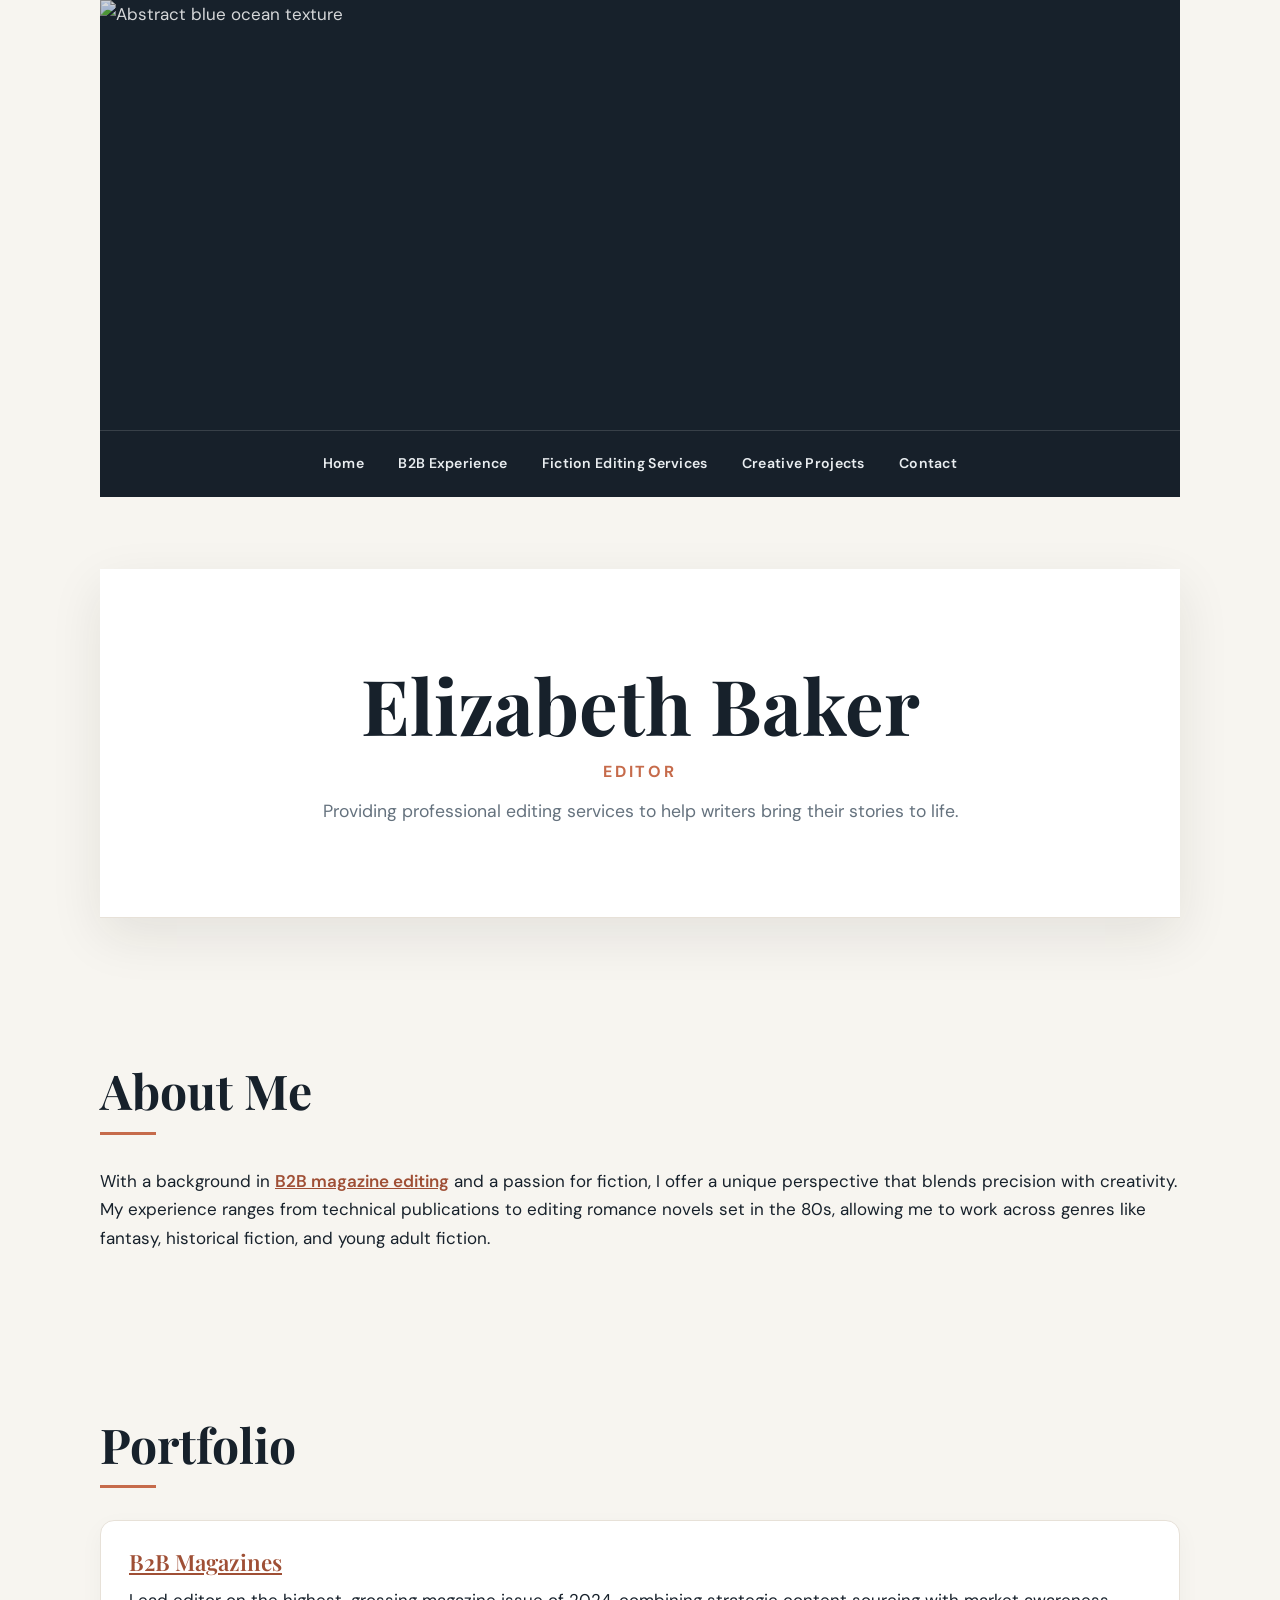
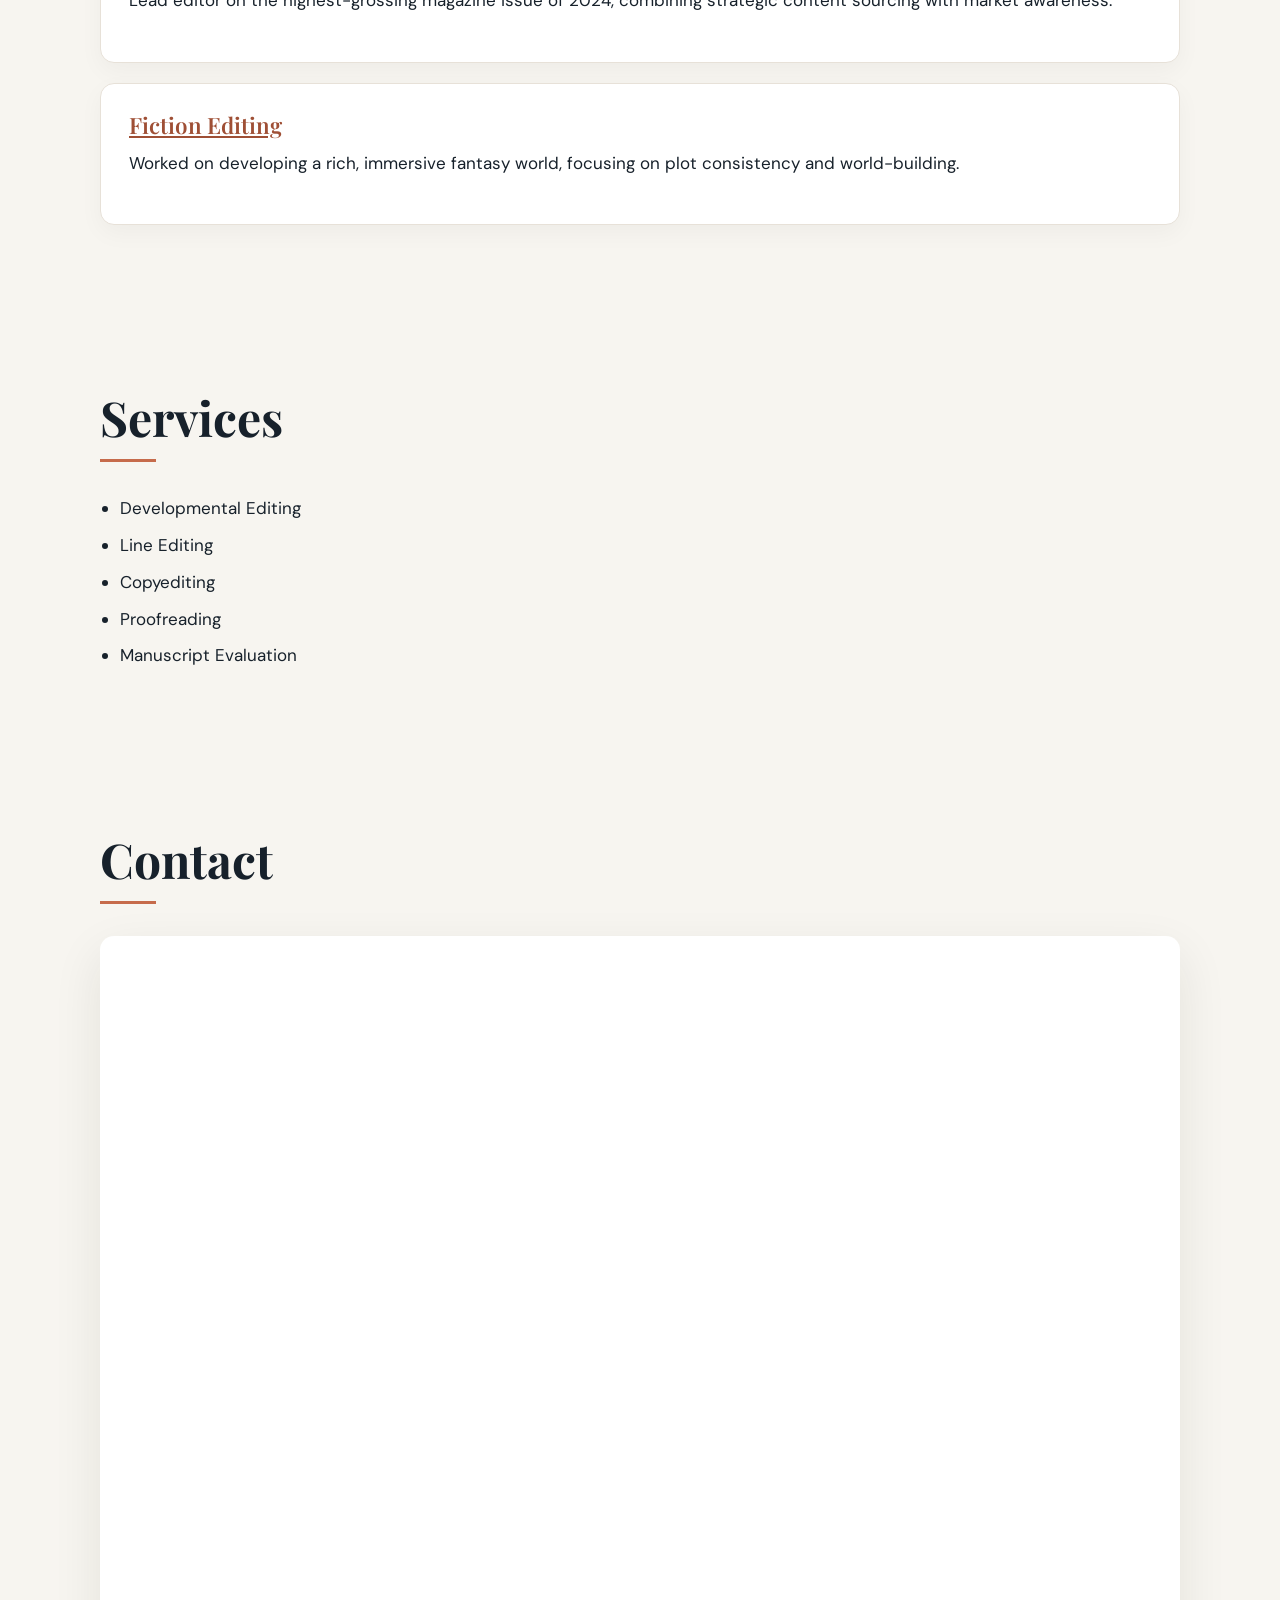
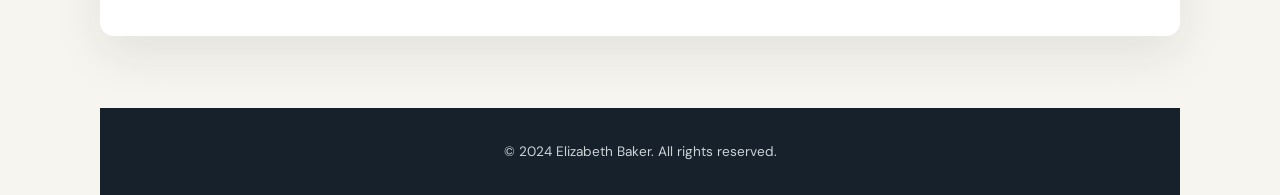
==== index.html @ 97741c7a "Polish shared cascade and local assets Co-authored-by: AJWilliams744 <43878867+AJWilliams744@users.n" ====
<!DOCTYPE html>
<html lang="en">
<head>
  <meta charset="UTF-8">
  <meta name="viewport" content="width=device-width, initial-scale=1.0">
  <title>Elizabeth Baker - Editor</title>
  <link rel="stylesheet" href="styles.css">
  <link href="https://fonts.googleapis.com/css2?family=Cormorant+Garamond:wght@400;700&display=swap" rel="stylesheet">
</head>

<body>
<!-- Updated header with the container class for consistent padding -->
<header class="container">
    <img src="pexels-therato-1933239.jpg" alt="Abstract blue ocean texture">
    <nav>
      <ul>
        <li><a href="index.html">Home</a></li>
        <li><a href="b2b-experience.html">B2B Experience</a></li>
        <li><a href="FictionEditing.html">Fiction Editing Services</a></li>
        <li><a href="creative-projects.html">Creative Projects</a></li>
        <li><a href="#contact">Contact</a></li>
      </ul>
    </nav>
</header>

<!-- Updated section with container class -->
<section id="home" class="container">
    <div class="intro">
      <h1>Elizabeth Baker</h1>
      <h2>Editor</h2>
      <p>Providing professional editing services to help writers bring their stories to life.</p>
    </div>
</section>

<!-- Updated About section with container class -->
<section id="about" class="container">
    <h2>About Me</h2>
    <p>With a background in <a href="b2b-experience.html">B2B magazine editing</a> and a passion for fiction, I offer a unique perspective that blends precision with creativity. My experience ranges from technical publications to editing romance novels set in the 80s, allowing me to work across genres like fantasy, historical fiction, and young adult fiction.</p>
</section>

<!-- Added container class for Portfolio section -->
<section id="portfolio" class="container">
    <h2>Portfolio</h2>
    <div class="portfolio-item">
        <h3><a href="b2b-experience.html">B2B Magazines</a></h3>
        <p>Lead editor on the highest-grossing magazine issue of 2024, combining strategic content sourcing with market awareness.</p>
    </div>
    <div class="portfolio-item">
        <h3><a href="FictionEditing.html">Fiction Editing</a></h3>
        <p>Worked on developing a rich, immersive fantasy world, focusing on plot consistency and world-building.</p>
    </div>
</section>

<!-- Added container class for Services section -->
<section id="services" class="container">
    <h2>Services</h2>
    <ul>
      <li>Developmental Editing</li>
      <li>Line Editing</li>
      <li>Copyediting</li>
      <li>Proofreading</li>
      <li>Manuscript Evaluation</li>
    </ul>
</section>

<!-- Added container class for Contact section -->
<section id="contact" class="container">
    <h2>Contact</h2>
    <div class="form-container">
        <iframe src="https://docs.google.com/forms/d/e/1FAIpQLSe7ip1q-RmRzTrSFWrdHwWo4DluCc2KqEINxzqxqXpTAeVa1w/viewform?embedded=true" width="640" height="700" frameborder="0" marginheight="0" marginwidth="0">Loading…</iframe>
    </div>
</section>

<footer class="container">
    <p>&copy; 2024 Elizabeth Baker. All rights reserved.</p>
</footer>
</body>
</html>
---- styles.css ----
@import url('https://fonts.googleapis.com/css2?family=DM+Sans:wght@400;500;600;700&family=Playfair+Display:wght@600;700&display=swap');

:root {
  --ink: #17212b;
  --muted: #65727e;
  --paper: #f7f5f0;
  --surface: #ffffff;
  --accent: #c66b4b;
  --accent-dark: #9f4f35;
  --line: #e7e1d8;
  --shadow: 0 18px 50px rgba(34, 31, 27, .09);
}

* { box-sizing: border-box; }

html { scroll-behavior: smooth; }

body {
  margin: 0;
  background: var(--paper);
  color: var(--ink);
  font-family: 'DM Sans', sans-serif;
  font-size: 17px;
  line-height: 1.7;
}

header {
  background: var(--ink);
  color: #fff;
}

header img {
  display: block;
  width: 100%;
  height: clamp(220px, 35vw, 430px);
  max-height: none;
  margin: 0;
  object-fit: cover;
  object-position: center;
  opacity: .82;
}

nav {
  border-top: 1px solid rgba(255,255,255,.14);
  background: rgba(23, 33, 43, .97);
}

nav ul {
  display: flex;
  flex-wrap: wrap;
  justify-content: center;
  gap: .35rem;
  max-width: 1180px;
  margin: 0 auto;
  padding: .75rem 1.25rem;
  list-style: none;
}

nav li { margin: 0; }

nav a {
  display: block;
  padding: .55rem .9rem;
  border-radius: 999px;
  color: #e9edf0;
  font-size: .88rem;
  font-weight: 600;
  letter-spacing: .02em;
  text-decoration: none;
  transition: background .2s ease, color .2s ease;
}

nav a:hover, nav a:focus-visible {
  background: var(--accent);
  color: #fff;
  text-decoration: none;
}

.container, section {
  width: min(100% - 2rem, 1080px);
  margin: 0 auto;
}

section {
  padding: 4.5rem 0;
}

.intro {
  padding: clamp(3rem, 7vw, 6rem) 1.5rem;
  border-bottom: 1px solid var(--line);
  background: var(--surface);
  box-shadow: var(--shadow);
  text-align: center;
}

h1, h2, h3 {
  color: var(--ink);
  font-family: 'Playfair Display', serif;
  line-height: 1.2;
}

h1 { margin: 0 0 .75rem; font-size: clamp(2.5rem, 6vw, 4.8rem); }
h2 { margin: 0 0 1.25rem; font-size: clamp(1.9rem, 4vw, 3rem); }
h3 { margin: 0 0 .65rem; font-size: 1.4rem; }

.intro h1 { color: var(--ink); }
.intro h2 { margin: 0 0 1rem; color: var(--accent); font-family: 'DM Sans', sans-serif; font-size: 1rem; letter-spacing: .18em; text-transform: uppercase; }
.intro p { max-width: 650px; margin: 0 auto; color: var(--muted); font-size: 1.1rem; }

p { margin: 0 0 1.15rem; }
a { color: var(--accent-dark); font-weight: 600; }
a:hover { color: var(--accent); }

section > h2 { position: relative; padding-bottom: .75rem; }
section > h2::after {
  display: block;
  width: 3.5rem;
  height: 3px;
  margin-top: .75rem;
  background: var(--accent);
  content: '';
}

.portfolio-item, .editing-sample {
  margin: 1.25rem 0;
  padding: 1.75rem;
  border: 1px solid var(--line);
  border-radius: 14px;
  background: var(--surface);
  box-shadow: 0 8px 24px rgba(34, 31, 27, .04);
}

.portfolio-item h3 { margin-top: 0; }
ul { padding-left: 1.25rem; }
li { margin: .5rem 0; }

.form-container {
  overflow: hidden;
  border-radius: 14px;
  background: var(--surface);
  box-shadow: var(--shadow);
}

.form-container iframe {
  display: block;
  width: 100%;
  min-height: 700px;
  border: 0;
}

footer {
  margin-top: 2rem;
  padding: 2rem 1rem;
  background: var(--ink) !important;
  color: #cbd3d8;
  text-align: center;
}

footer p { margin: 0; font-size: .85rem; }

@media (max-width: 650px) {
  body { font-size: 16px; }
  nav ul { align-items: stretch; gap: .15rem; padding: .6rem .5rem; }
  nav a { padding: .45rem .55rem; font-size: .78rem !important; text-align: center; }
  section { padding: 3rem 0; }
  .portfolio-item, .editing-sample { padding: 1.25rem; }
}
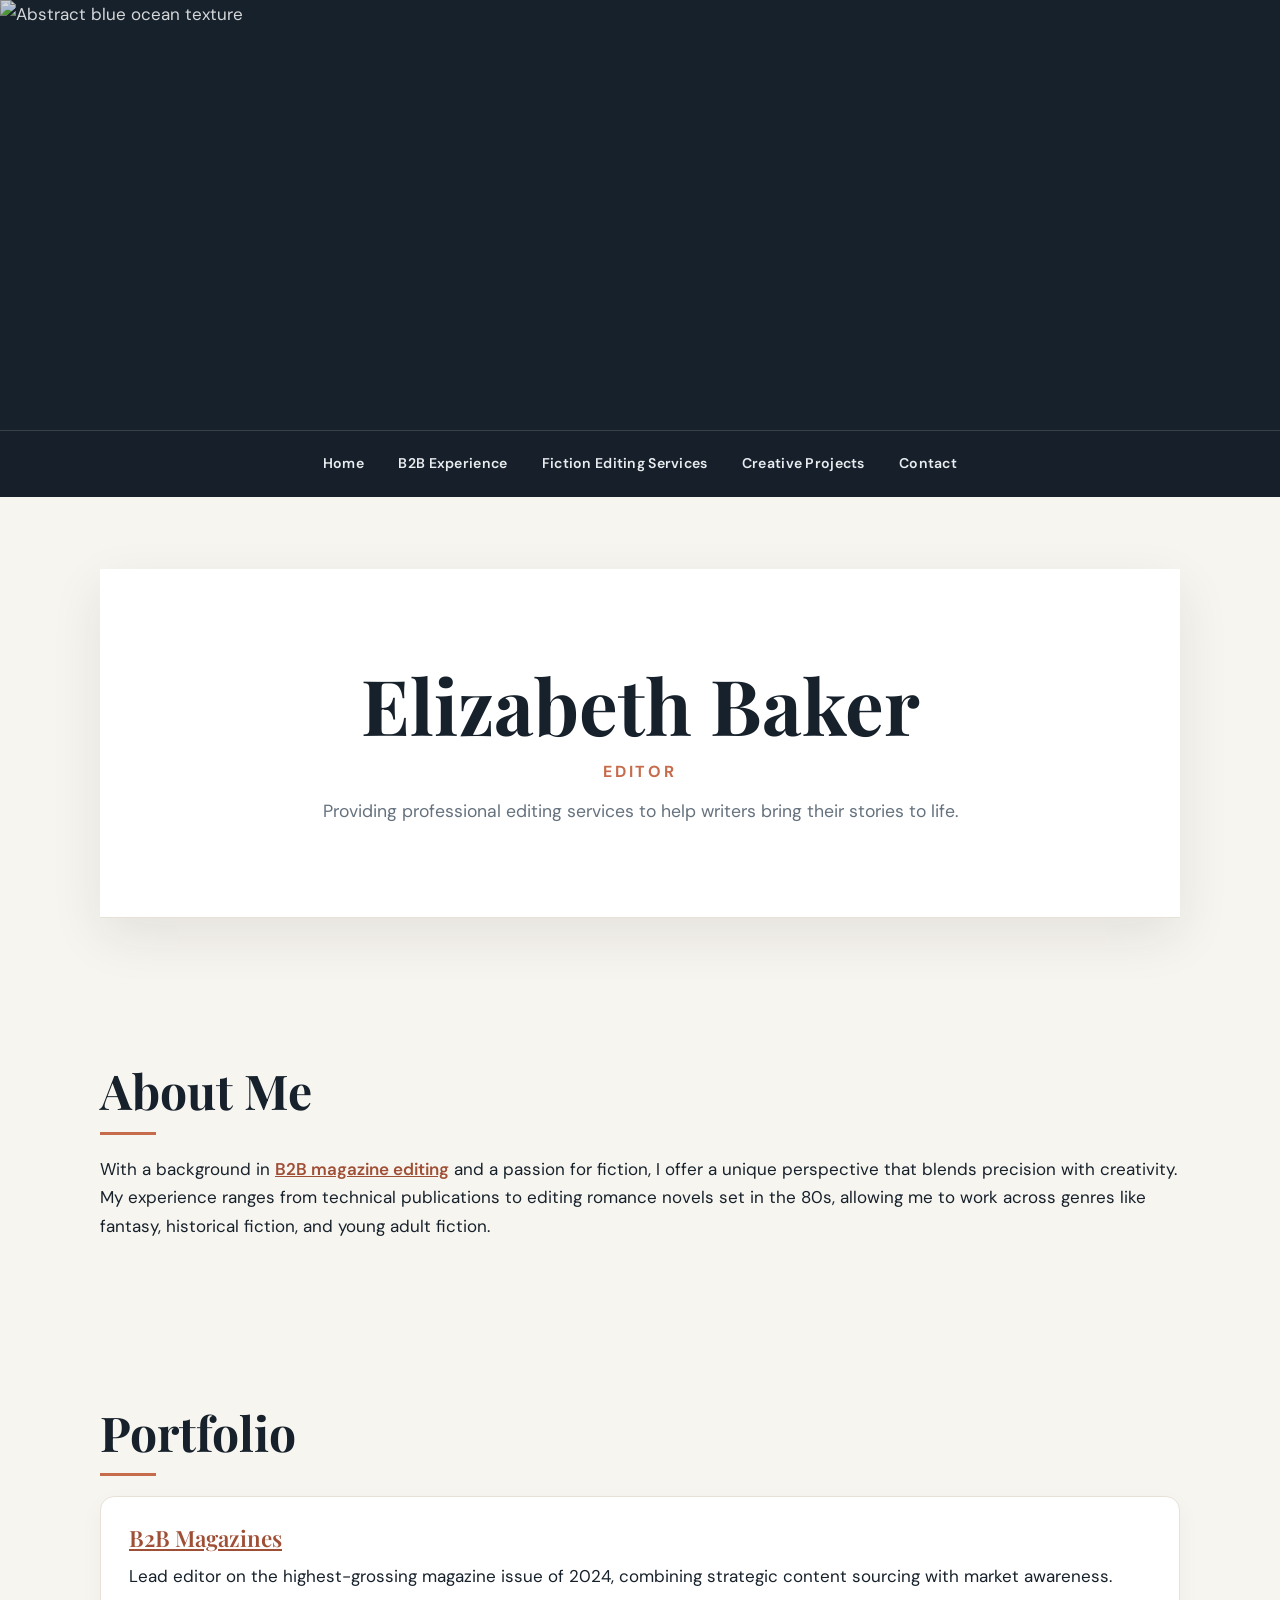
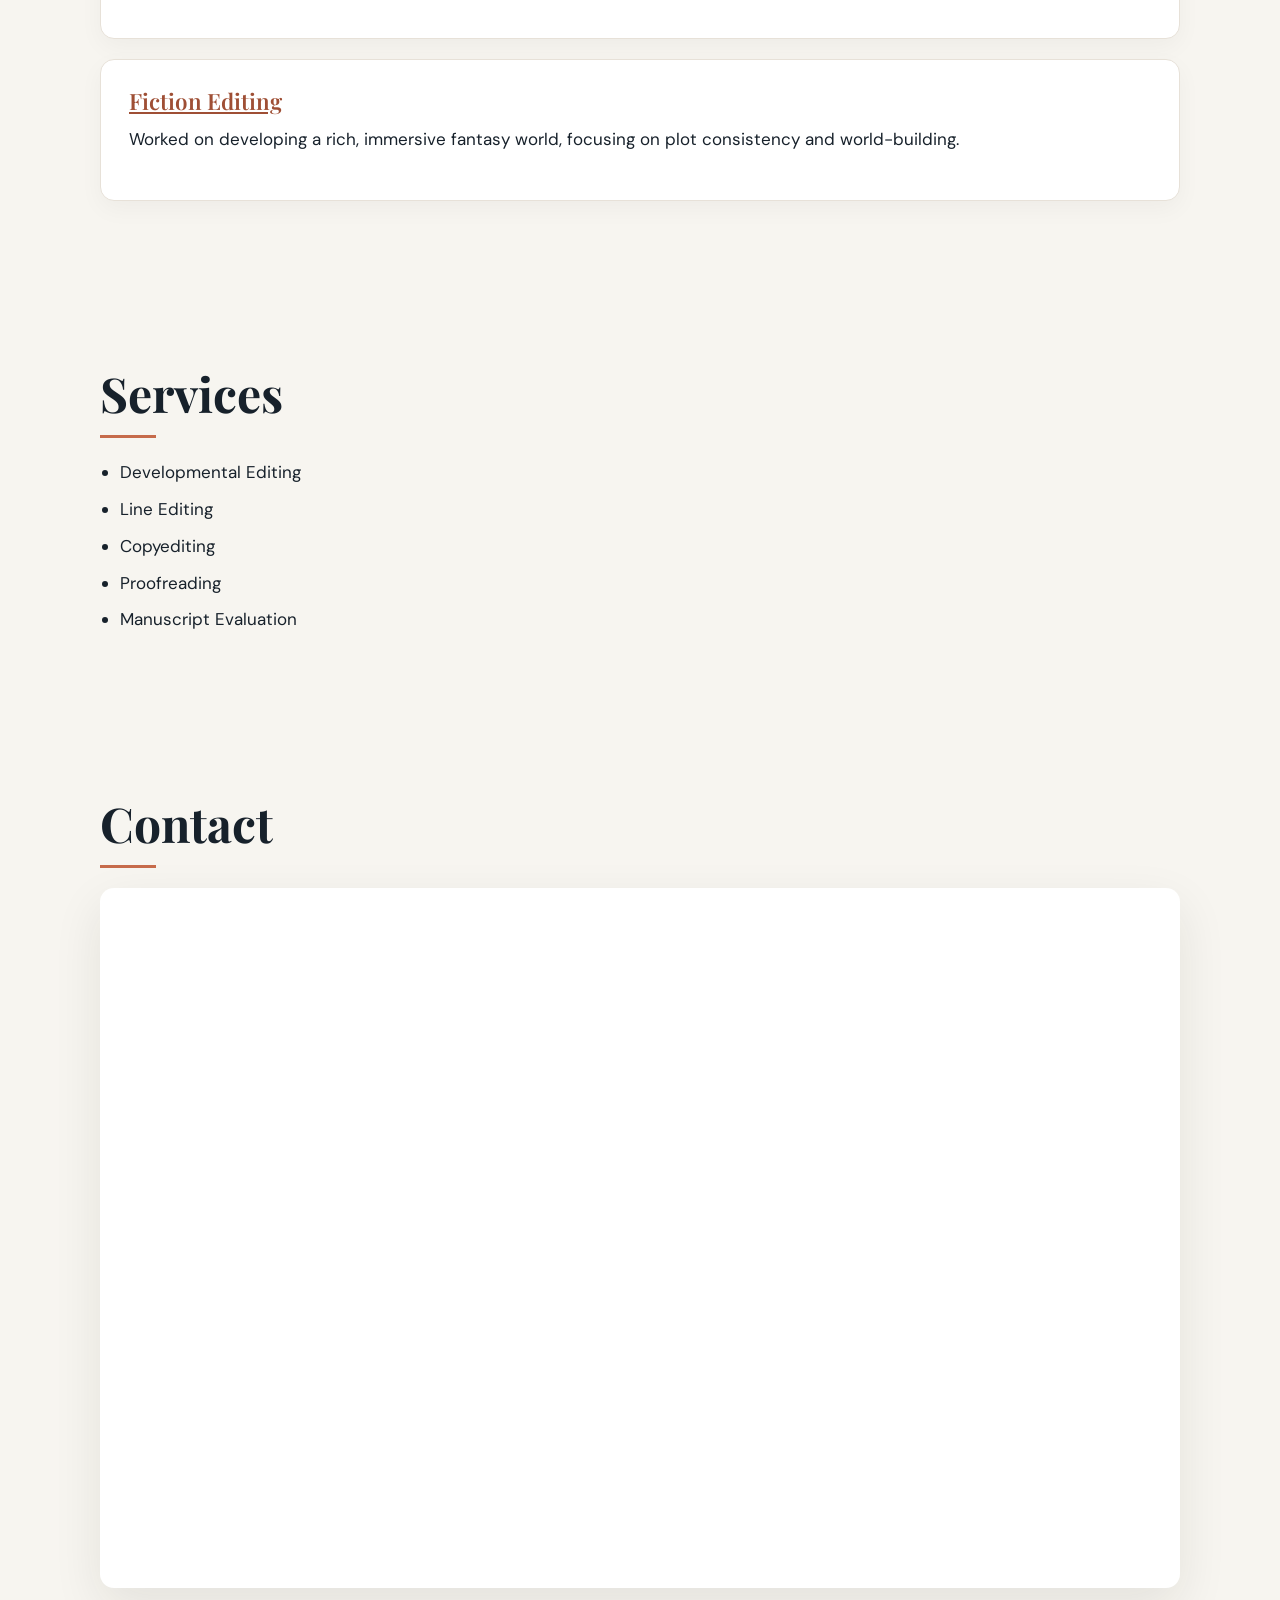
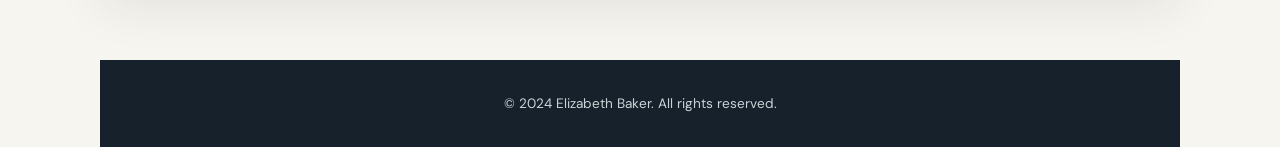
==== commit a9868447: "Restore full-bleed hero layout Co-authored-by: AJWilliams744 <43878867+AJWilliams744@users.noreply.g" ====
--- a/index.html
+++ b/index.html
@@ -10,7 +10,7 @@
 
 <body>
 <!-- Updated header with the container class for consistent padding -->
-<header class="container">
+<header>
     <img src="pexels-therato-1933239.jpg" alt="Abstract blue ocean texture">
     <nav>
       <ul>
@@ -77,4 +77,3 @@
 </body>
 </html>
 
-
--- a/styles.css
+++ b/styles.css
@@ -77,7 +77,7 @@
 }
 
 .container, section {
-  width: min(100% - 2rem, 1080px);
+  width: min(calc(100% - 2rem), 1080px);
   margin: 0 auto;
 }
 
@@ -104,14 +104,27 @@
 h3 { margin: 0 0 .65rem; font-size: 1.4rem; }
 
 .intro h1 { color: var(--ink); }
-.intro h2 { margin: 0 0 1rem; color: var(--accent); font-family: 'DM Sans', sans-serif; font-size: 1rem; letter-spacing: .18em; text-transform: uppercase; }
-.intro p { max-width: 650px; margin: 0 auto; color: var(--muted); font-size: 1.1rem; }
+.intro h2 {
+  margin: 0 0 1rem;
+  color: var(--accent);
+  font-family: 'DM Sans', sans-serif;
+  font-size: 1rem;
+  letter-spacing: .18em;
+  text-transform: uppercase;
+}
+
+.intro p {
+  max-width: 650px;
+  margin: 0 auto;
+  color: var(--muted);
+  font-size: 1.1rem;
+}
 
 p { margin: 0 0 1.15rem; }
 a { color: var(--accent-dark); font-weight: 600; }
 a:hover { color: var(--accent); }
 
-section > h2 { position: relative; padding-bottom: .75rem; }
+section > h2 { position: relative; }
 section > h2::after {
   display: block;
   width: 3.5rem;
@@ -132,7 +145,7 @@
 
 .portfolio-item h3 { margin-top: 0; }
 ul { padding-left: 1.25rem; }
-li { margin: .5rem 0; }
+section li { margin: .5rem 0; }
 
 .form-container {
   overflow: hidden;
@@ -151,7 +164,7 @@
 footer {
   margin-top: 2rem;
   padding: 2rem 1rem;
-  background: var(--ink) !important;
+  background: var(--ink);
   color: #cbd3d8;
   text-align: center;
 }
@@ -161,7 +174,7 @@
 @media (max-width: 650px) {
   body { font-size: 16px; }
   nav ul { align-items: stretch; gap: .15rem; padding: .6rem .5rem; }
-  nav a { padding: .45rem .55rem; font-size: .78rem !important; text-align: center; }
+  nav a { padding: .45rem .55rem; font-size: .78rem; text-align: center; }
   section { padding: 3rem 0; }
   .portfolio-item, .editing-sample { padding: 1.25rem; }
 }
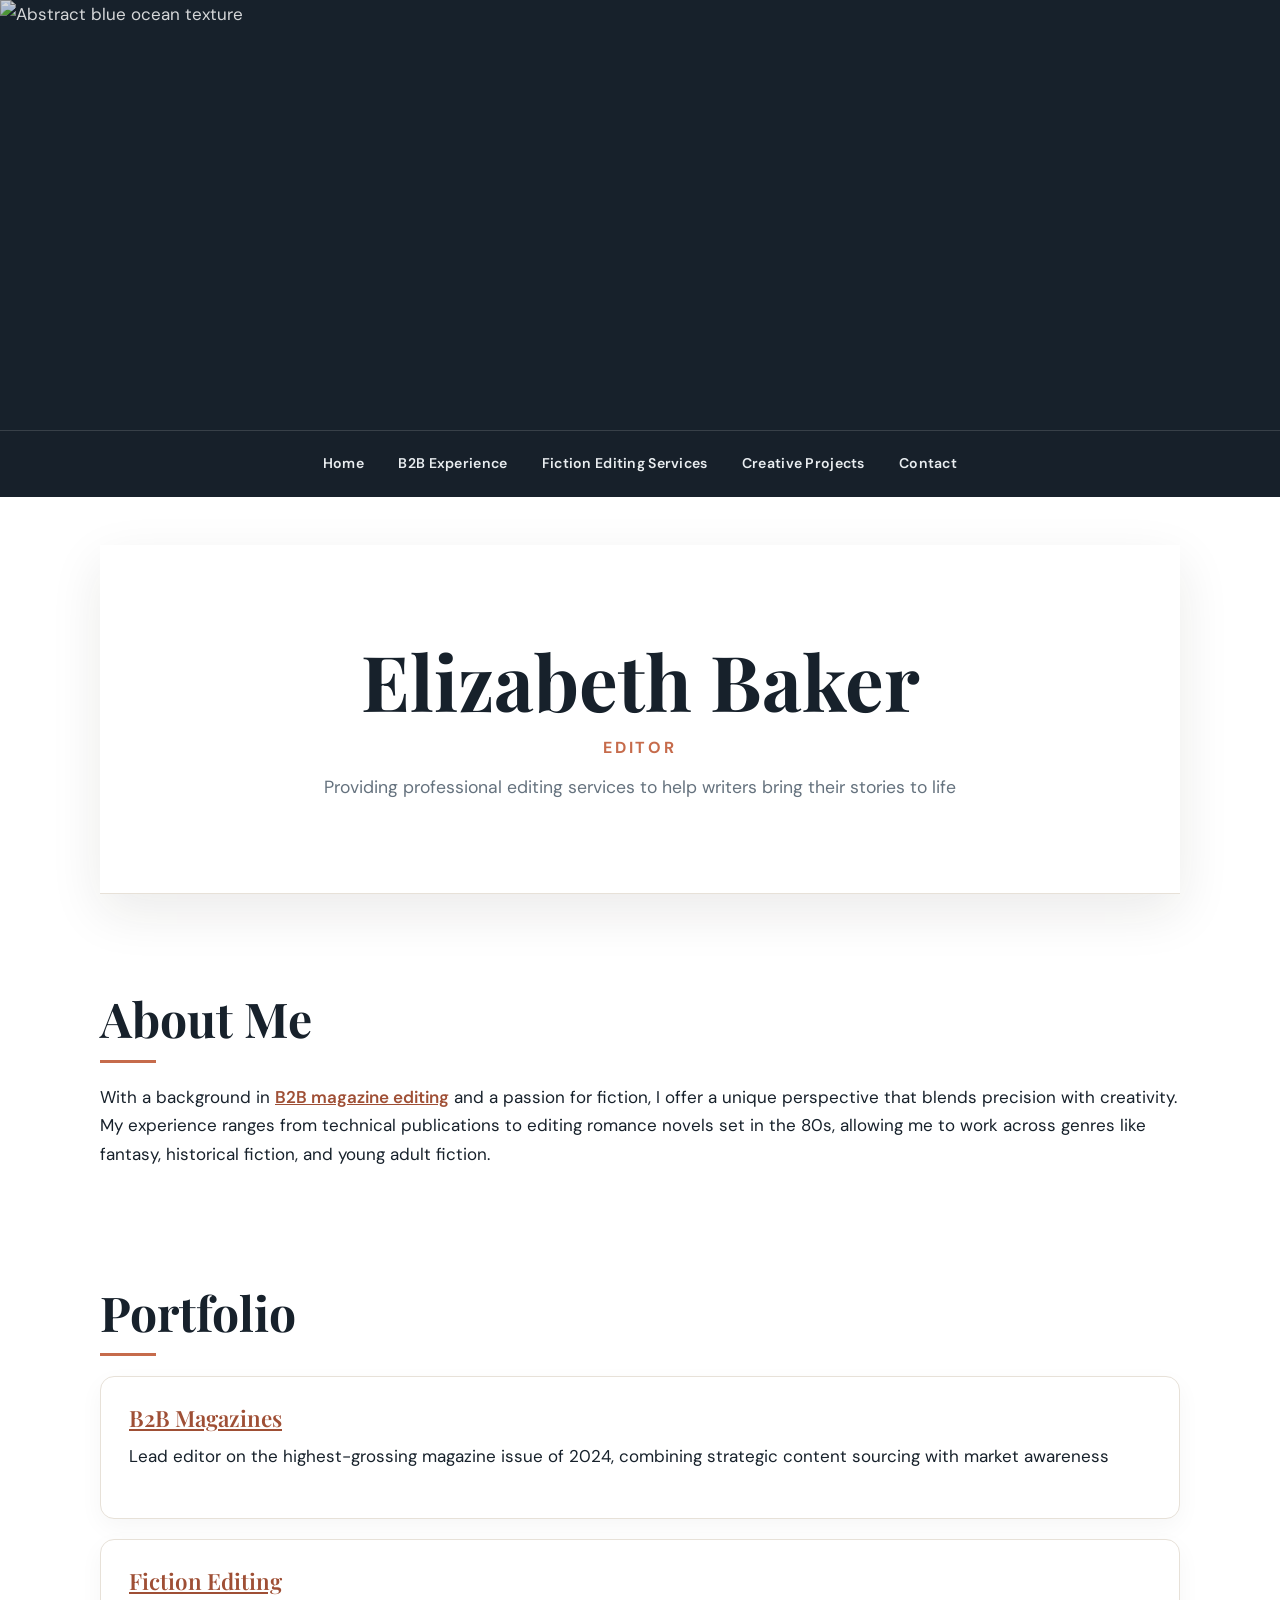
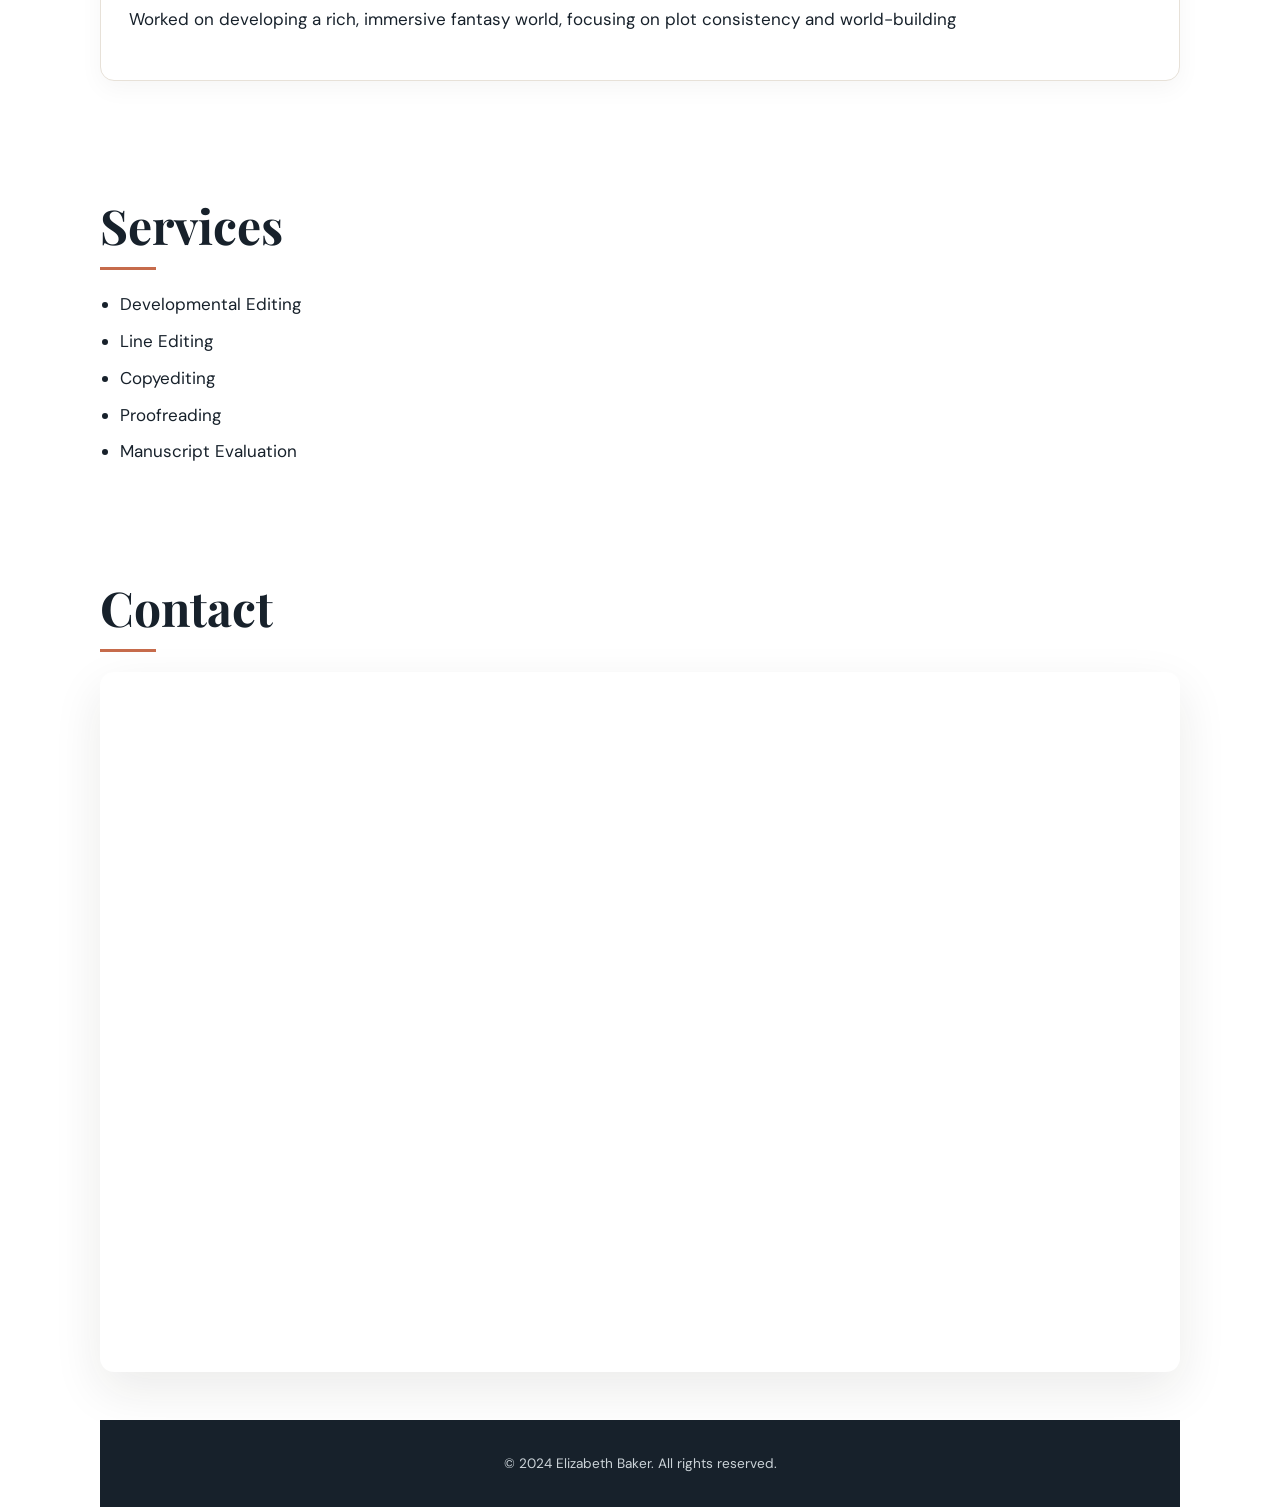
==== commit 4a7b3306: "Update index.html" ====
--- a/index.html
+++ b/index.html
@@ -5,7 +5,6 @@
   <meta name="viewport" content="width=device-width, initial-scale=1.0">
   <title>Elizabeth Baker - Editor</title>
   <link rel="stylesheet" href="styles.css">
-  <link href="https://fonts.googleapis.com/css2?family=Cormorant+Garamond:wght@400;700&display=swap" rel="stylesheet">
 </head>
 
 <body>
@@ -16,7 +15,7 @@
       <ul>
         <li><a href="index.html">Home</a></li>
         <li><a href="b2b-experience.html">B2B Experience</a></li>
-        <li><a href="FictionEditing.html">Fiction Editing Services</a></li>
+        <li><a href="fiction-editing.html">Fiction Editing Services</a></li>
         <li><a href="creative-projects.html">Creative Projects</a></li>
         <li><a href="#contact">Contact</a></li>
       </ul>
@@ -28,7 +27,7 @@
     <div class="intro">
       <h1>Elizabeth Baker</h1>
       <h2>Editor</h2>
-      <p>Providing professional editing services to help writers bring their stories to life.</p>
+      <p>Providing professional editing services to help writers bring their stories to life</p>
     </div>
 </section>
 
@@ -43,11 +42,11 @@
     <h2>Portfolio</h2>
     <div class="portfolio-item">
         <h3><a href="b2b-experience.html">B2B Magazines</a></h3>
-        <p>Lead editor on the highest-grossing magazine issue of 2024, combining strategic content sourcing with market awareness.</p>
+        <p>Lead editor on the highest-grossing magazine issue of 2024, combining strategic content sourcing with market awareness</p>
     </div>
     <div class="portfolio-item">
-        <h3><a href="FictionEditing.html">Fiction Editing</a></h3>
-        <p>Worked on developing a rich, immersive fantasy world, focusing on plot consistency and world-building.</p>
+        <h3><a href="fiction-editing.html">Fiction Editing</a></h3>
+        <p>Worked on developing a rich, immersive fantasy world, focusing on plot consistency and world-building</p>
     </div>
 </section>
 
@@ -76,4 +75,3 @@
 </footer>
 </body>
 </html>
-
--- a/styles.css
+++ b/styles.css
@@ -3,7 +3,7 @@
 :root {
   --ink: #17212b;
   --muted: #65727e;
-  --paper: #f7f5f0;
+  --paper: #ffffff;
   --surface: #ffffff;
   --accent: #c66b4b;
   --accent-dark: #9f4f35;
@@ -76,13 +76,15 @@
   text-decoration: none;
 }
 
-.container, section {
+.container {
   width: min(calc(100% - 2rem), 1080px);
   margin: 0 auto;
 }
 
 section {
-  padding: 4.5rem 0;
+  width: min(calc(100% - 2rem), 1080px);
+  padding: 3rem 0;
+  margin: 0 auto;
 }
 
 .intro {
@@ -175,6 +177,5 @@
   body { font-size: 16px; }
   nav ul { align-items: stretch; gap: .15rem; padding: .6rem .5rem; }
   nav a { padding: .45rem .55rem; font-size: .78rem; text-align: center; }
-  section { padding: 3rem 0; }
   .portfolio-item, .editing-sample { padding: 1.25rem; }
 }
